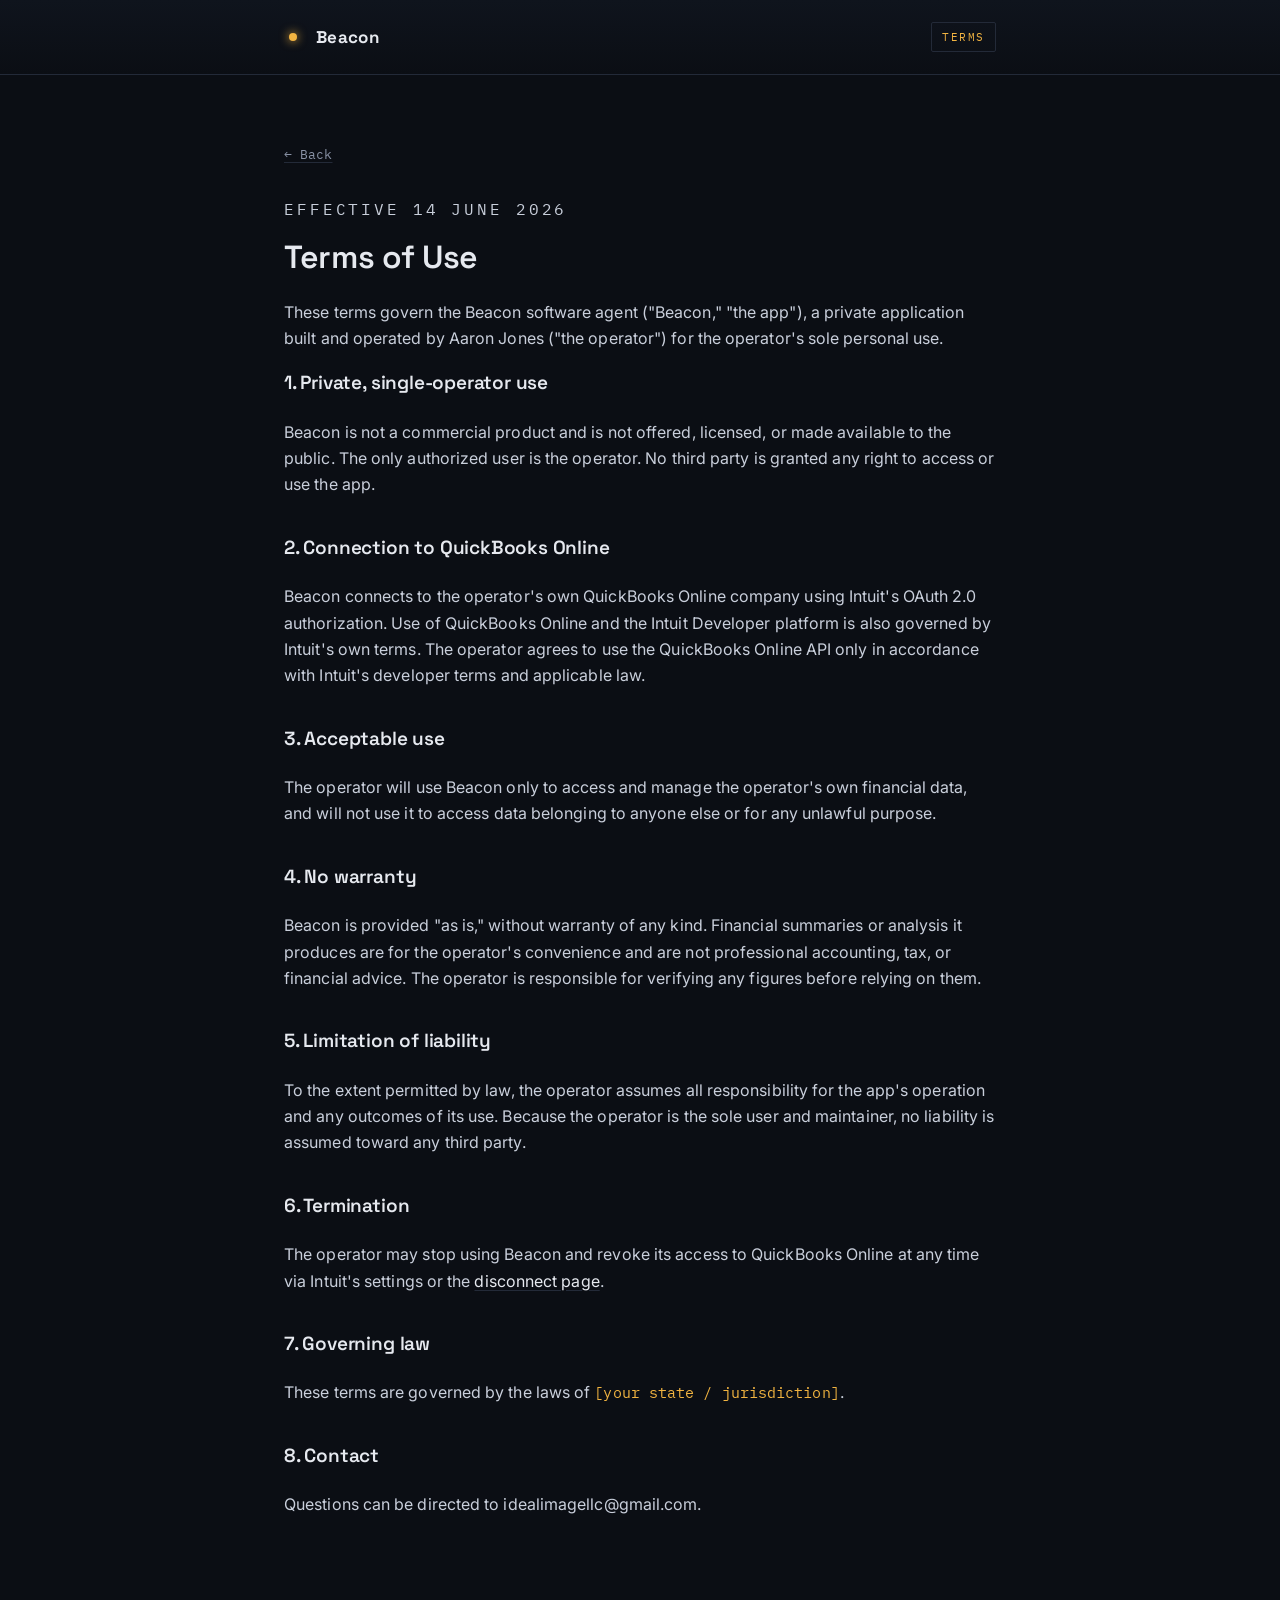
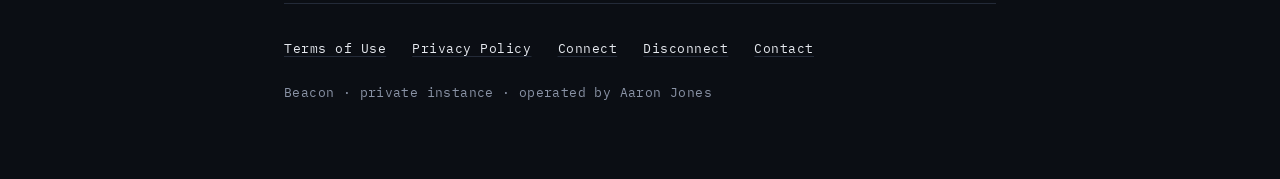
==== eula.html @ 0bfb26af "Add files via upload" ====
<!DOCTYPE html>
<html lang="en">
<head>
<meta charset="utf-8">
<meta name="viewport" content="width=device-width, initial-scale=1">
<title>Beacon — Terms of Use</title>
<link rel="stylesheet" href="style.css">
</head>
<body>

<header class="top">
  <div class="top-inner">
    <span class="beacon" aria-hidden="true"><span class="ring"></span><span class="core"></span></span>
    <span class="wordmark">Beacon</span>
    <span class="tag">Terms</span>
  </div>
</header>

<div class="wrap">
<main class="doc">
  <a class="back" href="index.html">&larr; Back</a>
  <p class="eyebrow">Effective 14 June 2026</p>
  <h1 style="font-size:32px;margin-bottom:24px;">Terms of Use</h1>

  <p>These terms govern the Beacon software agent ("Beacon," "the app"), a private application built and operated by Aaron Jones ("the operator") for the operator's sole personal use.</p>

  <h2>1. Private, single-operator use</h2>
  <p>Beacon is not a commercial product and is not offered, licensed, or made available to the public. The only authorized user is the operator. No third party is granted any right to access or use the app.</p>

  <h2>2. Connection to QuickBooks Online</h2>
  <p>Beacon connects to the operator's own QuickBooks Online company using Intuit's OAuth 2.0 authorization. Use of QuickBooks Online and the Intuit Developer platform is also governed by Intuit's own terms. The operator agrees to use the QuickBooks Online API only in accordance with Intuit's developer terms and applicable law.</p>

  <h2>3. Acceptable use</h2>
  <p>The operator will use Beacon only to access and manage the operator's own financial data, and will not use it to access data belonging to anyone else or for any unlawful purpose.</p>

  <h2>4. No warranty</h2>
  <p>Beacon is provided "as is," without warranty of any kind. Financial summaries or analysis it produces are for the operator's convenience and are not professional accounting, tax, or financial advice. The operator is responsible for verifying any figures before relying on them.</p>

  <h2>5. Limitation of liability</h2>
  <p>To the extent permitted by law, the operator assumes all responsibility for the app's operation and any outcomes of its use. Because the operator is the sole user and maintainer, no liability is assumed toward any third party.</p>

  <h2>6. Termination</h2>
  <p>The operator may stop using Beacon and revoke its access to QuickBooks Online at any time via Intuit's settings or the <a href="disconnect.html">disconnect page</a>.</p>

  <h2>7. Governing law</h2>
  <p>These terms are governed by the laws of <span class="fill">[your state / jurisdiction]</span>.</p>

  <h2>8. Contact</h2>
  <p>Questions can be directed to <span style="color:#C9CFDB">idealimagellc@gmail.com</span>.</p>
</main>

<footer>
  <div class="foot-links">
    <a href="eula.html">Terms&nbsp;of&nbsp;Use</a>
    <a href="privacy.html">Privacy&nbsp;Policy</a>
    <a href="connect.html">Connect</a>
    <a href="disconnect.html">Disconnect</a>
    <a href="mailto:idealimagellc@gmail.com">Contact</a>
  </div>
  <p class="foot-meta">Beacon · private instance · operated by Aaron Jones</p>
</footer>
</div>

</body>
</html>
---- style.css ----
/* Beacon — private instance site
   Palette:  ink #0B0E14 · surface #131823 · hairline #232A38
             text #E6E9EF · muted #8A93A6 · signal #F2B441
   Type:     Space Grotesk (display) · Inter (body) · IBM Plex Mono (utility) */

@import url('https://fonts.googleapis.com/css2?family=Inter:wght@400;500;600&family=IBM+Plex+Mono:wght@400;500&family=Space+Grotesk:wght@500;600;700&display=swap');

:root{
  --ink:#0B0E14;
  --surface:#131823;
  --surface-2:#0F141D;
  --hairline:#232A38;
  --text:#E6E9EF;
  --muted:#8A93A6;
  --signal:#F2B441;
  --signal-dim:rgba(242,180,65,.14);
  --maxw:760px;
}

*{box-sizing:border-box;}
html{-webkit-text-size-adjust:100%;}
body{
  margin:0;
  background:var(--ink);
  color:var(--text);
  font-family:'Inter',system-ui,-apple-system,sans-serif;
  font-size:17px;
  line-height:1.65;
  letter-spacing:.005em;
  -webkit-font-smoothing:antialiased;
}

.wrap{max-width:var(--maxw);margin:0 auto;padding:0 24px;}

/* ---- top bar / beacon mark ---- */
header.top{
  border-bottom:1px solid var(--hairline);
  background:linear-gradient(180deg,var(--surface-2),transparent);
}
.top-inner{
  max-width:var(--maxw);margin:0 auto;padding:22px 24px;
  display:flex;align-items:center;gap:14px;
}
.beacon{
  position:relative;width:18px;height:18px;flex:none;
}
.beacon .core{
  position:absolute;inset:5px;border-radius:50%;
  background:var(--signal);
  box-shadow:0 0 10px 1px rgba(242,180,65,.7);
}
.beacon .ring{
  position:absolute;inset:0;border-radius:50%;
  border:1px solid var(--signal);
  opacity:0;
  animation:pulse 3.4s ease-out infinite;
}
@keyframes pulse{
  0%{transform:scale(.4);opacity:.8;}
  70%{opacity:0;}
  100%{transform:scale(1.9);opacity:0;}
}
.wordmark{
  font-family:'Space Grotesk',sans-serif;
  font-weight:700;font-size:17px;letter-spacing:.02em;
}
.tag{
  margin-left:auto;
  font-family:'IBM Plex Mono',monospace;
  font-size:11px;letter-spacing:.14em;text-transform:uppercase;
  color:var(--signal);
  border:1px solid var(--hairline);
  padding:5px 10px;border-radius:2px;
}

/* ---- hero ---- */
main{padding:64px 0 40px;}
.eyebrow{
  font-family:'IBM Plex Mono',monospace;
  font-size:12px;letter-spacing:.18em;text-transform:uppercase;
  color:var(--muted);margin:0 0 18px;
}
h1{
  font-family:'Space Grotesk',sans-serif;
  font-weight:600;
  font-size:clamp(30px,6vw,46px);
  line-height:1.08;letter-spacing:-.01em;
  margin:0 0 22px;
}
h1 .lit{color:var(--signal);}
.lede{font-size:19px;color:var(--muted);max-width:60ch;margin:0 0 8px;}

/* ---- sections ---- */
section{padding:38px 0;border-top:1px solid var(--hairline);}
section:first-of-type{border-top:none;}
h2{
  font-family:'IBM Plex Mono',monospace;
  font-weight:500;font-size:12px;letter-spacing:.18em;text-transform:uppercase;
  color:var(--signal);margin:0 0 20px;
}
h3{
  font-family:'Space Grotesk',sans-serif;
  font-weight:600;font-size:20px;margin:30px 0 10px;letter-spacing:-.01em;
}
p{margin:0 0 16px;}
.muted{color:var(--muted);}
a{color:var(--text);text-decoration:underline;text-decoration-color:var(--hairline);text-underline-offset:3px;}
a:hover{text-decoration-color:var(--signal);color:var(--signal);}

ul.spec{list-style:none;padding:0;margin:0;}
ul.spec li{
  display:flex;gap:16px;padding:14px 0;border-bottom:1px solid var(--hairline);
}
ul.spec li:last-child{border-bottom:none;}
ul.spec .k{
  font-family:'IBM Plex Mono',monospace;font-size:13px;color:var(--signal);
  flex:none;width:130px;letter-spacing:.02em;
}
ul.spec .v{color:var(--text);}

.note{
  background:var(--surface);
  border:1px solid var(--hairline);
  border-left:2px solid var(--signal);
  padding:16px 18px;border-radius:3px;
  font-size:15px;color:var(--muted);
}
.note strong{color:var(--text);font-weight:600;}

/* legal documents */
.doc h2{margin-top:34px;color:var(--text);
  font-family:'Space Grotesk',sans-serif;font-size:19px;
  letter-spacing:-.01em;text-transform:none;font-weight:600;}
.doc h2:first-of-type{margin-top:0;}
.doc p,.doc li{font-size:16px;color:#C9CFDB;}
.doc ul{padding-left:20px;}
.doc li{margin-bottom:8px;}
.fill{color:var(--signal);font-family:'IBM Plex Mono',monospace;font-size:.92em;}

/* ---- footer ---- */
footer{
  border-top:1px solid var(--hairline);
  margin-top:30px;padding:34px 0 60px;
}
.foot-links{
  display:flex;flex-wrap:wrap;gap:10px 26px;
  font-family:'IBM Plex Mono',monospace;font-size:13px;letter-spacing:.04em;
  margin-bottom:22px;
}
.foot-meta{font-size:13px;color:var(--muted);font-family:'IBM Plex Mono',monospace;letter-spacing:.03em;}
.back{
  font-family:'IBM Plex Mono',monospace;font-size:13px;
  display:inline-block;margin-bottom:30px;color:var(--muted);
}

@media (max-width:560px){
  body{font-size:16px;}
  ul.spec li{flex-direction:column;gap:4px;}
  ul.spec .k{width:auto;}
}

@media (prefers-reduced-motion:reduce){
  .beacon .ring{animation:none;}
}

:focus-visible{outline:2px solid var(--signal);outline-offset:3px;border-radius:2px;}
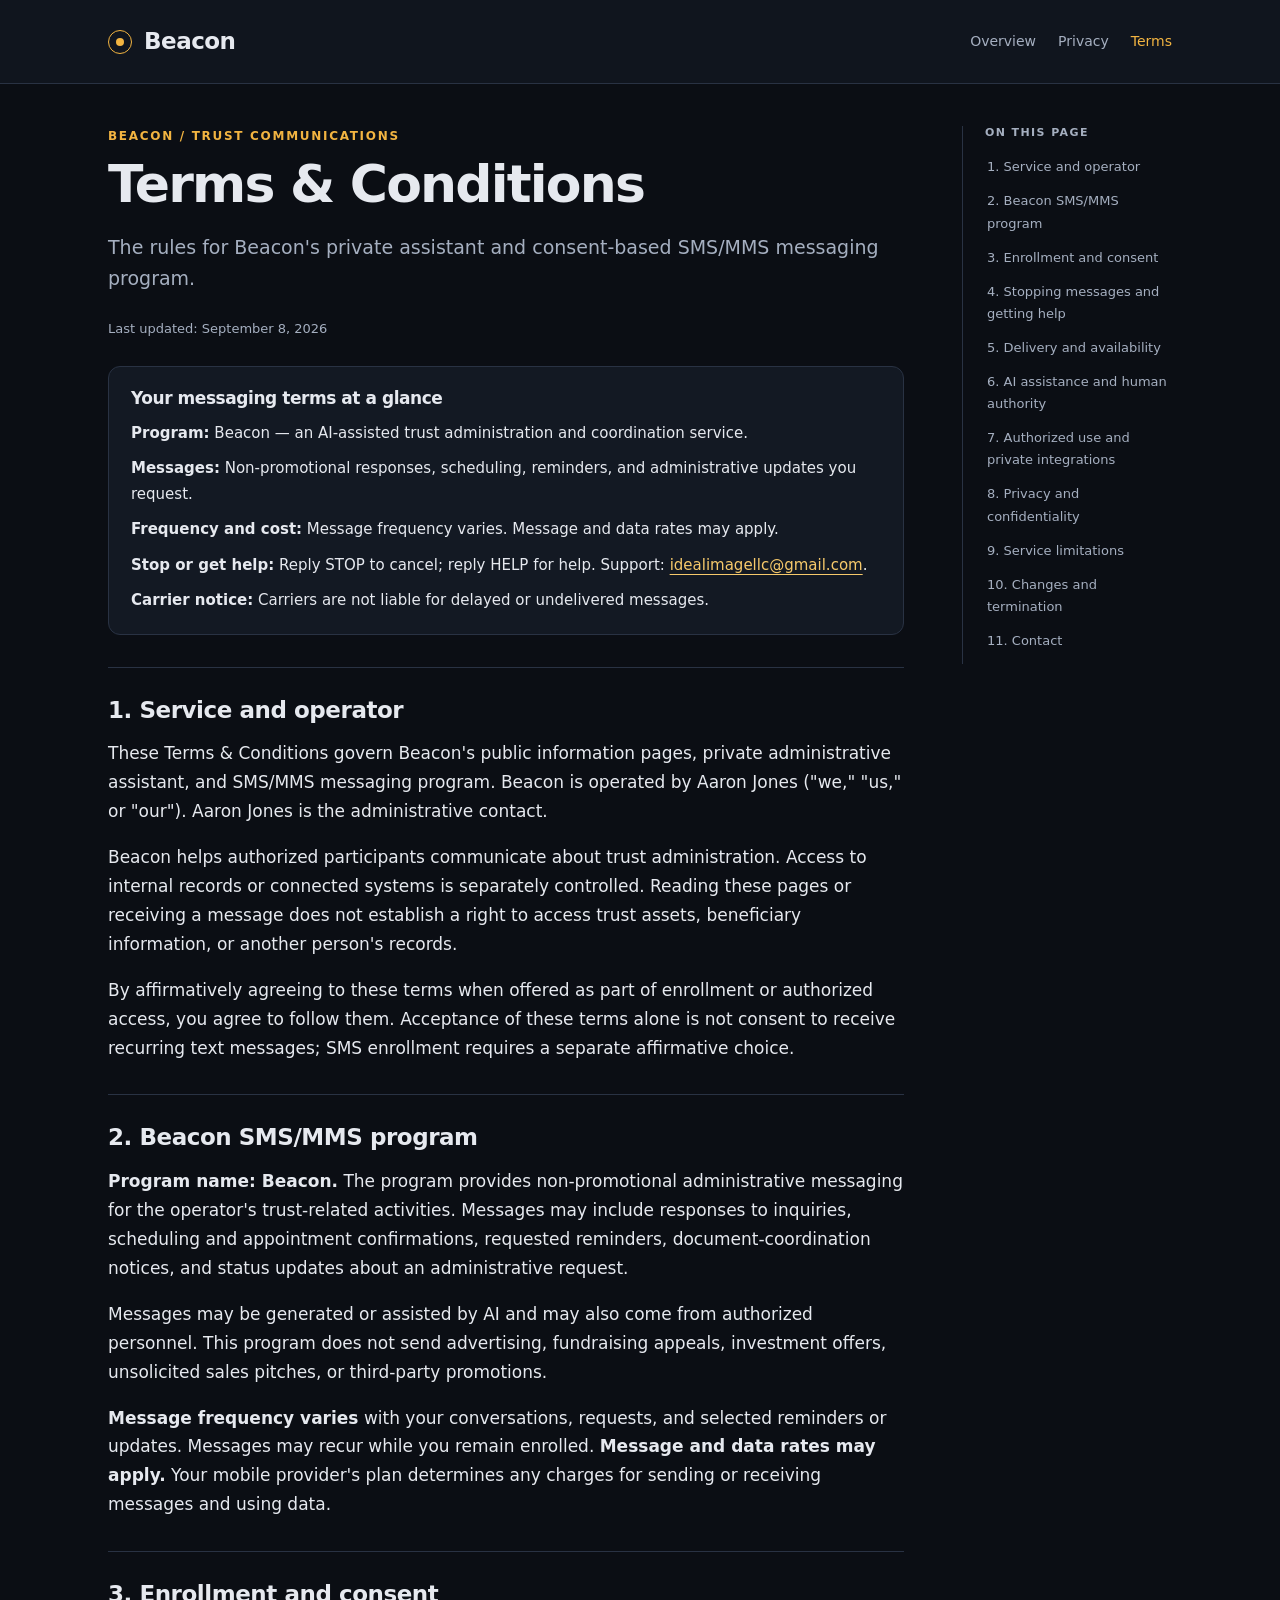
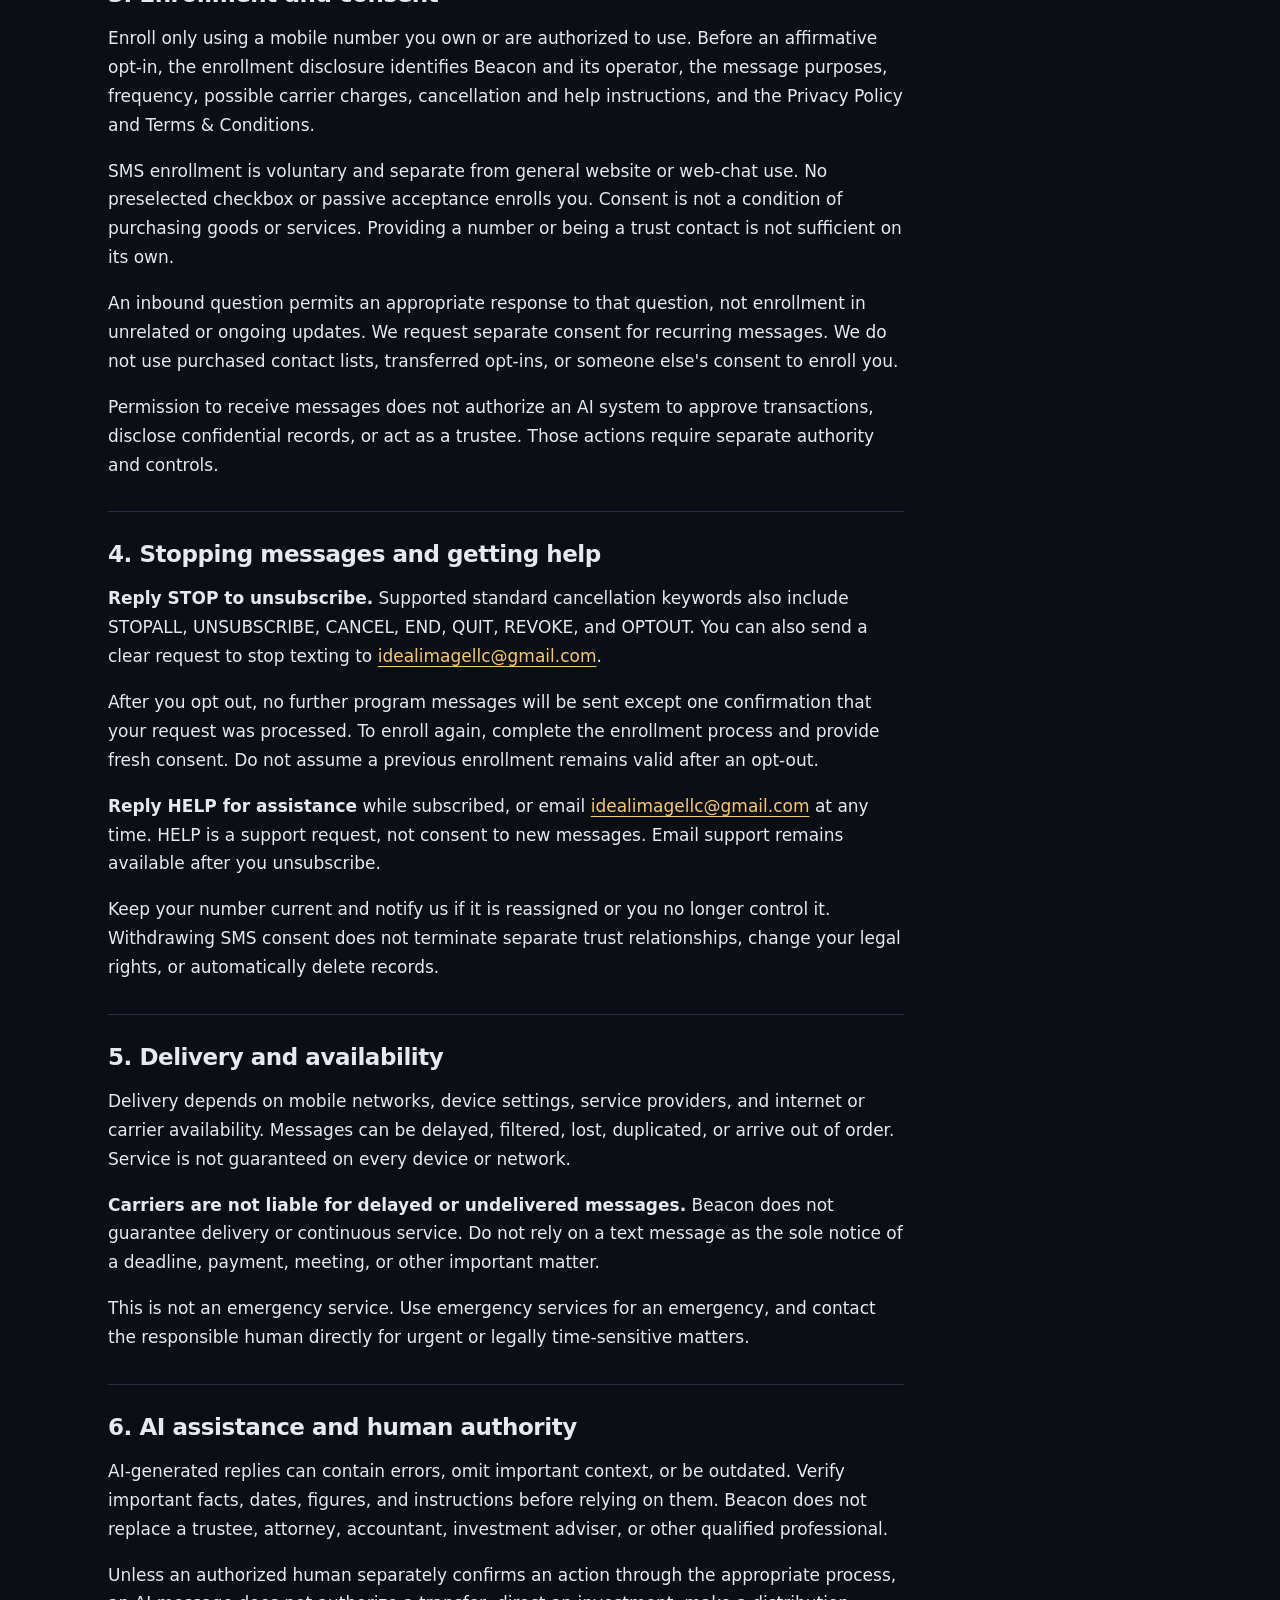
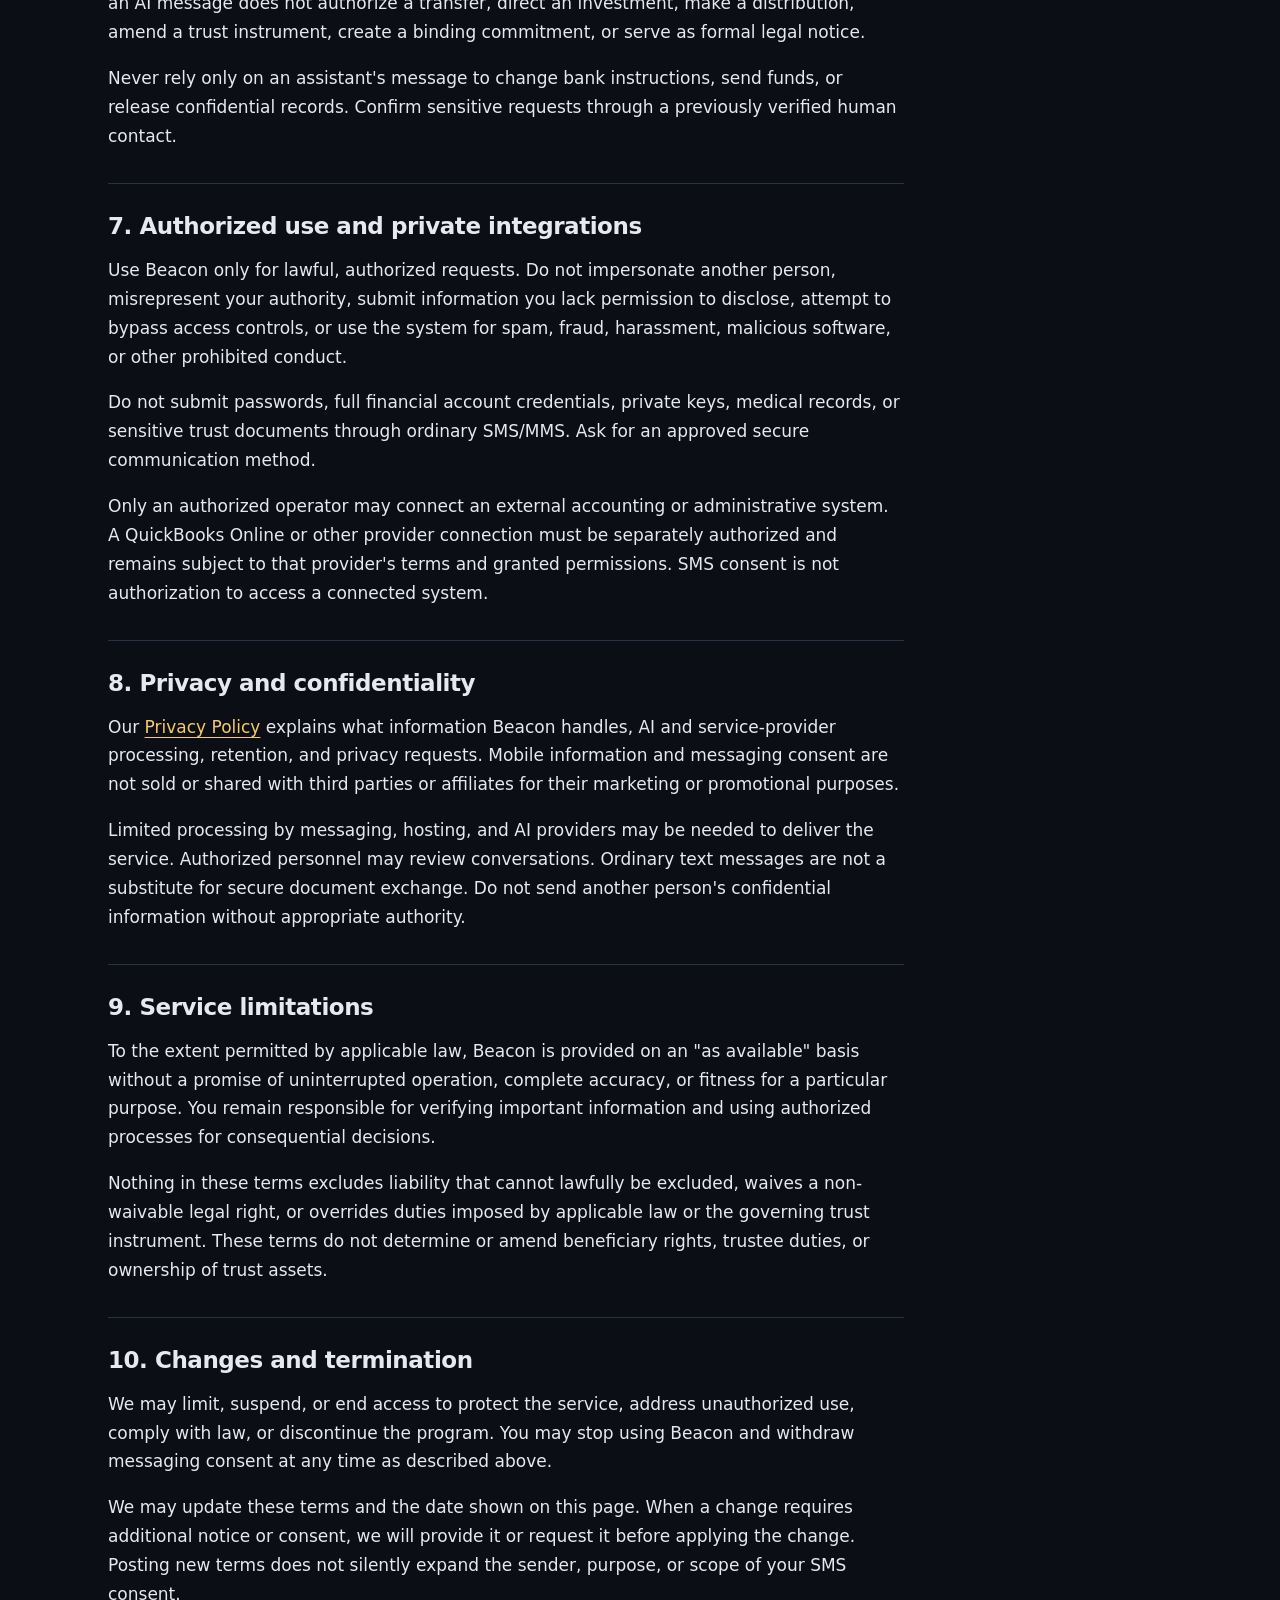
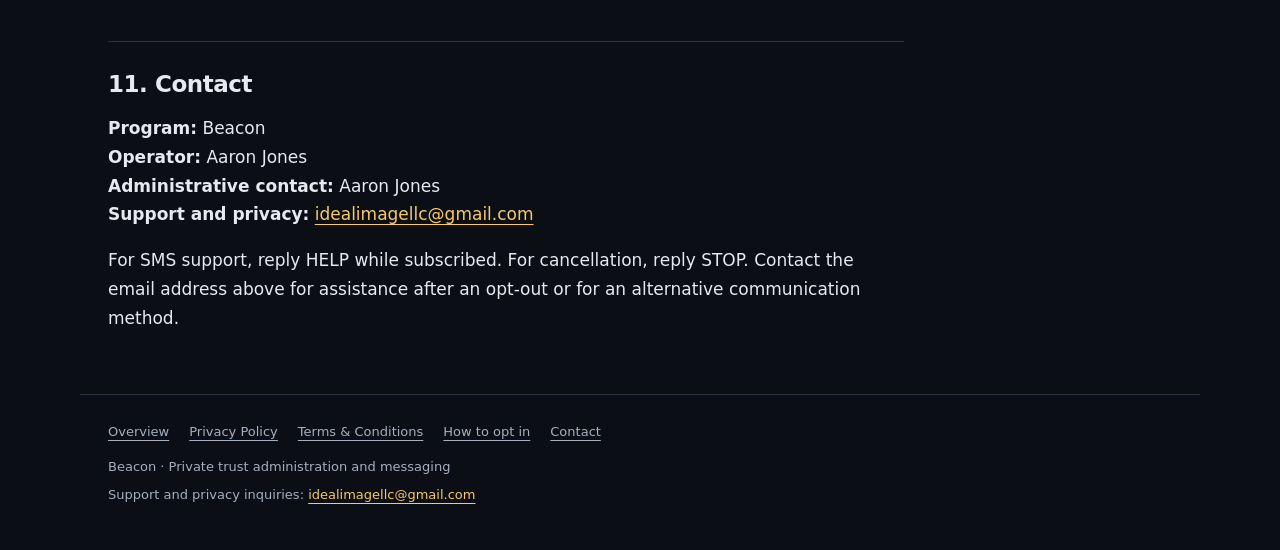
==== commit f96e749e: "Publish Beacon policy pages and add SMS/voice opt-in page Set operator to Aaron Jones, remove draft " ====
--- a/eula.html
+++ b/eula.html
@@ -3,63 +3,134 @@
 <head>
 <meta charset="utf-8">
 <meta name="viewport" content="width=device-width, initial-scale=1">
-<title>Beacon — Terms of Use</title>
-<link rel="stylesheet" href="style.css">
+<meta name="description" content="The rules for Beacon&#x27;s private assistant and consent-based SMS/MMS messaging program.">
+<meta name="referrer" content="strict-origin-when-cross-origin">
+<meta name="color-scheme" content="dark light">
+<title>Beacon — Terms &amp; Conditions</title>
+<style>
+:root{color-scheme:dark;--bg:#0b0e14;--panel:#131923;--panel2:#10151e;--ink:#e6e9ef;--muted:#a5afc0;--line:#293243;--signal:#f2b441;--link:#f6c96b;--max:1120px}
+*{box-sizing:border-box}html{scroll-behavior:smooth;scroll-padding-top:24px;-webkit-text-size-adjust:100%}
+body{margin:0;background:var(--bg);color:var(--ink);font-family:system-ui,-apple-system,BlinkMacSystemFont,"Segoe UI",sans-serif;font-size:17px;line-height:1.7}
+a{color:var(--link);text-underline-offset:4px;overflow-wrap:anywhere}a:hover{text-decoration-thickness:2px}a:focus-visible{outline:3px solid var(--signal);outline-offset:5px;border-radius:3px}
+.skip{position:absolute;top:-100px;left:20px;padding:12px 18px;background:var(--signal);color:var(--bg);z-index:10}.skip:focus{top:12px}
+header{border-bottom:1px solid var(--line);background:var(--panel2)}.header-inner{max-width:var(--max);margin:auto;padding:22px 28px;display:flex;align-items:center;gap:16px;justify-content:space-between;flex-wrap:wrap}
+.brand{display:flex;gap:12px;align-items:center;color:var(--ink);text-decoration:none;font-size:23px;font-weight:700;letter-spacing:-.5px}.beacon{display:inline-block;position:relative;width:24px;height:24px;border:1px solid var(--signal);border-radius:50%;flex:none}.beacon:after{content:"";position:absolute;inset:7px;background:var(--signal);border-radius:50%}
+.top-nav{display:flex;gap:22px;flex-wrap:wrap;font-size:14px}.top-nav a{text-decoration:none;color:var(--muted)}.top-nav a[aria-current="page"]{color:var(--signal)}
+.shell{max-width:var(--max);margin:auto;padding:42px 28px 26px}.draft-note{padding:13px 17px;border:1px solid #856527;background:#251e11;border-radius:8px;margin:0 0 30px;font-size:14px;color:#f4d592}
+.layout{display:grid;grid-template-columns:minmax(0,1fr) 210px;gap:58px;align-items:start}.article{min-width:0}.eyebrow{color:var(--signal);font-size:12px;font-weight:650;letter-spacing:1.7px;text-transform:uppercase;margin:0 0 9px}
+h1{font-size:clamp(35px,5vw,52px);line-height:1.12;letter-spacing:-1.8px;margin:0 0 18px;font-weight:700}h2{font-size:23px;line-height:1.3;letter-spacing:-.45px;margin:0 0 14px}h3{font-size:17px;line-height:1.45;margin:24px 0 9px}
+p{margin:0 0 17px}.lede{font-size:19px;color:var(--muted);line-height:1.65;margin-bottom:24px}.meta{font-size:13px;color:var(--muted);margin-bottom:25px}.section{border-top:1px solid var(--line);padding-top:28px;margin-top:32px}.section>p:last-child{margin-bottom:0}
+.summary{padding:20px 22px;border:1px solid var(--line);border-radius:12px;background:var(--panel);margin:24px 0 28px}.summary h2{font-size:17px;margin-bottom:12px}.summary p{margin-bottom:10px;font-size:15px}.summary p:last-child{margin-bottom:0}.summary strong{color:var(--ink)}
+.notice{padding:20px 22px;border-left:3px solid var(--signal);border-radius:0 8px 8px 0;background:var(--panel2);margin:22px 0}.notice p:last-child{margin-bottom:0}
+.required-detail{background:#3a2a0f;color:#ffe0a1;border:1px dashed var(--signal);padding:1px 6px;box-decoration-break:clone;-webkit-box-decoration-break:clone;overflow-wrap:anywhere}
+.toc{position:sticky;top:28px;border-left:1px solid var(--line);padding-left:22px;font-size:13px}.toc h2{font-size:11px;text-transform:uppercase;letter-spacing:1.4px;color:var(--muted);margin-bottom:16px}.toc ol{list-style:none;padding:0;margin:0}.toc li{margin:0 0 12px}.toc a{text-decoration:none;color:var(--muted)}.toc a:hover{color:var(--signal)}
+dl{margin:18px 0}dt{font-weight:650;color:var(--ink);margin-top:18px}dd{margin:4px 0 0;color:var(--muted)}ul{padding-left:23px;margin:14px 0 18px}li{padding-left:2px;margin-bottom:9px}.small{font-size:14px;color:var(--muted)}.pill{display:inline-block;border:1px solid var(--line);border-radius:999px;font-size:12px;padding:3px 11px;color:var(--muted);margin-right:6px;margin-bottom:8px}.actions{display:flex;flex-wrap:wrap;gap:12px;margin-top:25px}.button{padding:10px 16px;border:1px solid var(--line);background:var(--panel);border-radius:7px;text-decoration:none;font-size:15px}.button.primary{background:var(--signal);border-color:var(--signal);color:#151009;font-weight:650}
+footer{border-top:1px solid var(--line);max-width:var(--max);margin:35px auto 0;padding:26px 28px 38px;font-size:13px;color:var(--muted)}.foot-links{display:flex;flex-wrap:wrap;gap:20px;margin-bottom:13px}footer p{margin-bottom:6px}.foot-links a{color:var(--muted)}
+@media(max-width:860px){.layout{grid-template-columns:minmax(0,1fr);gap:28px}.toc{display:none;position:static;grid-row:1;border:1px solid var(--line);padding:15px 17px;border-radius:8px}.toc h2{margin-bottom:10px}.toc ol{display:flex;gap:7px 17px;flex-wrap:wrap}.toc li{margin:0}.shell{padding-top:26px}.draft-note{margin-bottom:20px}}
+@media(max-width:480px){body{font-size:16px}.header-inner,.shell{padding-left:20px;padding-right:20px}.header-inner{gap:15px}.top-nav{gap:18px}.lede{font-size:18px}.summary,.notice{padding:17px}.toc{font-size:12px}h2{font-size:21px}.section{padding-top:23px;margin-top:27px}footer{padding-left:20px;padding-right:20px}h1{letter-spacing:-1.1px}}
+@media(prefers-reduced-motion:reduce){html{scroll-behavior:auto}}
+@media print{:root{color-scheme:light;--bg:#fff;--ink:#111;--muted:#444;--line:#bbb;--panel:#f5f5f5;--panel2:#f8f8f8;--signal:#6e4800;--link:#111}body{font-size:11pt}.top-nav,.toc,.skip{display:none}.layout{display:block}.header-inner,.shell,footer{max-width:none;padding-left:0;padding-right:0}.shell{padding-top:20px}h1{font-size:30pt}h2{break-after:avoid}p{orphans:3;widows:3}.summary,.notice{break-inside:avoid}footer{margin-top:20px}.required-detail{color:#111;background:#eee}.draft-note{color:#111;background:#eee}}
+</style>
 </head>
 <body>
+<a class="skip" href="#main">Skip to content</a>
+<header><div class="header-inner"><a class="brand" href="index.html"><span class="beacon" aria-hidden="true"></span>Beacon</a><nav class="top-nav" aria-label="Main navigation"><a href="index.html">Overview</a><a href="privacy.html">Privacy</a><a href="terms.html" aria-current="page">Terms</a></nav></div></header>
+<div class="shell">
+<div class="layout">
+<main class="article" id="main">
+<p class="eyebrow">Beacon / Trust communications</p>
+<h1>Terms &amp; Conditions</h1>
+<p class="lede">The rules for Beacon&#x27;s private assistant and consent-based SMS/MMS messaging program.</p>
+<p class="meta">Last updated: <time datetime="2026-09-08">September 8, 2026</time></p>
+<div class="summary"><h2>Your messaging terms at a glance</h2>
+<p><strong>Program:</strong> Beacon — an AI-assisted trust administration and coordination service.</p>
+<p><strong>Messages:</strong> Non-promotional responses, scheduling, reminders, and administrative updates you request.</p>
+<p><strong>Frequency and cost:</strong> Message frequency varies. Message and data rates may apply.</p>
+<p><strong>Stop or get help:</strong> Reply STOP to cancel; reply HELP for help. Support: <a href="mailto:idealimagellc@gmail.com">idealimagellc@gmail.com</a>.</p>
+<p><strong>Carrier notice:</strong> Carriers are not liable for delayed or undelivered messages.</p></div>
+<section class="section" id="operator"><h2>1. Service and operator</h2>
 
-<header class="top">
-  <div class="top-inner">
-    <span class="beacon" aria-hidden="true"><span class="ring"></span><span class="core"></span></span>
-    <span class="wordmark">Beacon</span>
-    <span class="tag">Terms</span>
-  </div>
-</header>
+<p>These Terms &amp; Conditions govern Beacon's public information pages, private administrative assistant, and SMS/MMS messaging program. Beacon is operated by Aaron Jones ("we," "us," or "our"). Aaron Jones is the administrative contact.</p>
+<p>Beacon helps authorized participants communicate about trust administration. Access to internal records or connected systems is separately controlled. Reading these pages or receiving a message does not establish a right to access trust assets, beneficiary information, or another person's records.</p>
+<p>By affirmatively agreeing to these terms when offered as part of enrollment or authorized access, you agree to follow them. Acceptance of these terms alone is not consent to receive recurring text messages; SMS enrollment requires a separate affirmative choice.</p>
 
-<div class="wrap">
-<main class="doc">
-  <a class="back" href="index.html">&larr; Back</a>
-  <p class="eyebrow">Effective 14 June 2026</p>
-  <h1 style="font-size:32px;margin-bottom:24px;">Terms of Use</h1>
+</section>
+<section class="section" id="sms-program"><h2>2. Beacon SMS/MMS program</h2>
 
-  <p>These terms govern the Beacon software agent ("Beacon," "the app"), a private application built and operated by Aaron Jones ("the operator") for the operator's sole personal use.</p>
+<p><strong>Program name: Beacon.</strong> The program provides non-promotional administrative messaging for the operator's trust-related activities. Messages may include responses to inquiries, scheduling and appointment confirmations, requested reminders, document-coordination notices, and status updates about an administrative request.</p>
+<p>Messages may be generated or assisted by AI and may also come from authorized personnel. This program does not send advertising, fundraising appeals, investment offers, unsolicited sales pitches, or third-party promotions.</p>
+<p><strong>Message frequency varies</strong> with your conversations, requests, and selected reminders or updates. Messages may recur while you remain enrolled. <strong>Message and data rates may apply.</strong> Your mobile provider's plan determines any charges for sending or receiving messages and using data.</p>
 
-  <h2>1. Private, single-operator use</h2>
-  <p>Beacon is not a commercial product and is not offered, licensed, or made available to the public. The only authorized user is the operator. No third party is granted any right to access or use the app.</p>
+</section>
+<section class="section" id="enrollment"><h2>3. Enrollment and consent</h2>
 
-  <h2>2. Connection to QuickBooks Online</h2>
-  <p>Beacon connects to the operator's own QuickBooks Online company using Intuit's OAuth 2.0 authorization. Use of QuickBooks Online and the Intuit Developer platform is also governed by Intuit's own terms. The operator agrees to use the QuickBooks Online API only in accordance with Intuit's developer terms and applicable law.</p>
+<p>Enroll only using a mobile number you own or are authorized to use. Before an affirmative opt-in, the enrollment disclosure identifies Beacon and its operator, the message purposes, frequency, possible carrier charges, cancellation and help instructions, and the Privacy Policy and Terms &amp; Conditions.</p>
+<p>SMS enrollment is voluntary and separate from general website or web-chat use. No preselected checkbox or passive acceptance enrolls you. Consent is not a condition of purchasing goods or services. Providing a number or being a trust contact is not sufficient on its own.</p>
+<p>An inbound question permits an appropriate response to that question, not enrollment in unrelated or ongoing updates. We request separate consent for recurring messages. We do not use purchased contact lists, transferred opt-ins, or someone else's consent to enroll you.</p>
+<p>Permission to receive messages does not authorize an AI system to approve transactions, disclose confidential records, or act as a trustee. Those actions require separate authority and controls.</p>
 
-  <h2>3. Acceptable use</h2>
-  <p>The operator will use Beacon only to access and manage the operator's own financial data, and will not use it to access data belonging to anyone else or for any unlawful purpose.</p>
+</section>
+<section class="section" id="stop-help"><h2>4. Stopping messages and getting help</h2>
 
-  <h2>4. No warranty</h2>
-  <p>Beacon is provided "as is," without warranty of any kind. Financial summaries or analysis it produces are for the operator's convenience and are not professional accounting, tax, or financial advice. The operator is responsible for verifying any figures before relying on them.</p>
+<p><strong>Reply STOP to unsubscribe.</strong> Supported standard cancellation keywords also include STOPALL, UNSUBSCRIBE, CANCEL, END, QUIT, REVOKE, and OPTOUT. You can also send a clear request to stop texting to <a href="mailto:idealimagellc@gmail.com">idealimagellc@gmail.com</a>.</p>
+<p>After you opt out, no further program messages will be sent except one confirmation that your request was processed. To enroll again, complete the enrollment process and provide fresh consent. Do not assume a previous enrollment remains valid after an opt-out.</p>
+<p><strong>Reply HELP for assistance</strong> while subscribed, or email <a href="mailto:idealimagellc@gmail.com">idealimagellc@gmail.com</a> at any time. HELP is a support request, not consent to new messages. Email support remains available after you unsubscribe.</p>
+<p>Keep your number current and notify us if it is reassigned or you no longer control it. Withdrawing SMS consent does not terminate separate trust relationships, change your legal rights, or automatically delete records.</p>
 
-  <h2>5. Limitation of liability</h2>
-  <p>To the extent permitted by law, the operator assumes all responsibility for the app's operation and any outcomes of its use. Because the operator is the sole user and maintainer, no liability is assumed toward any third party.</p>
+</section>
+<section class="section" id="delivery"><h2>5. Delivery and availability</h2>
 
-  <h2>6. Termination</h2>
-  <p>The operator may stop using Beacon and revoke its access to QuickBooks Online at any time via Intuit's settings or the <a href="disconnect.html">disconnect page</a>.</p>
+<p>Delivery depends on mobile networks, device settings, service providers, and internet or carrier availability. Messages can be delayed, filtered, lost, duplicated, or arrive out of order. Service is not guaranteed on every device or network.</p>
+<p><strong>Carriers are not liable for delayed or undelivered messages.</strong> Beacon does not guarantee delivery or continuous service. Do not rely on a text message as the sole notice of a deadline, payment, meeting, or other important matter.</p>
+<p>This is not an emergency service. Use emergency services for an emergency, and contact the responsible human directly for urgent or legally time-sensitive matters.</p>
 
-  <h2>7. Governing law</h2>
-  <p>These terms are governed by the laws of <span class="fill">[your state / jurisdiction]</span>.</p>
+</section>
+<section class="section" id="ai"><h2>6. AI assistance and human authority</h2>
 
-  <h2>8. Contact</h2>
-  <p>Questions can be directed to <span style="color:#C9CFDB">idealimagellc@gmail.com</span>.</p>
+<p>AI-generated replies can contain errors, omit important context, or be outdated. Verify important facts, dates, figures, and instructions before relying on them. Beacon does not replace a trustee, attorney, accountant, investment adviser, or other qualified professional.</p>
+<p>Unless an authorized human separately confirms an action through the appropriate process, an AI message does not authorize a transfer, direct an investment, make a distribution, amend a trust instrument, create a binding commitment, or serve as formal legal notice.</p>
+<p>Never rely only on an assistant's message to change bank instructions, send funds, or release confidential records. Confirm sensitive requests through a previously verified human contact.</p>
+
+</section>
+<section class="section" id="use"><h2>7. Authorized use and private integrations</h2>
+
+<p>Use Beacon only for lawful, authorized requests. Do not impersonate another person, misrepresent your authority, submit information you lack permission to disclose, attempt to bypass access controls, or use the system for spam, fraud, harassment, malicious software, or other prohibited conduct.</p>
+<p>Do not submit passwords, full financial account credentials, private keys, medical records, or sensitive trust documents through ordinary SMS/MMS. Ask for an approved secure communication method.</p>
+<p>Only an authorized operator may connect an external accounting or administrative system. A QuickBooks Online or other provider connection must be separately authorized and remains subject to that provider's terms and granted permissions. SMS consent is not authorization to access a connected system.</p>
+
+</section>
+<section class="section" id="privacy"><h2>8. Privacy and confidentiality</h2>
+
+<p>Our <a href="privacy.html">Privacy Policy</a> explains what information Beacon handles, AI and service-provider processing, retention, and privacy requests. Mobile information and messaging consent are not sold or shared with third parties or affiliates for their marketing or promotional purposes.</p>
+<p>Limited processing by messaging, hosting, and AI providers may be needed to deliver the service. Authorized personnel may review conversations. Ordinary text messages are not a substitute for secure document exchange. Do not send another person's confidential information without appropriate authority.</p>
+
+</section>
+<section class="section" id="limits"><h2>9. Service limitations</h2>
+
+<p>To the extent permitted by applicable law, Beacon is provided on an "as available" basis without a promise of uninterrupted operation, complete accuracy, or fitness for a particular purpose. You remain responsible for verifying important information and using authorized processes for consequential decisions.</p>
+<p>Nothing in these terms excludes liability that cannot lawfully be excluded, waives a non-waivable legal right, or overrides duties imposed by applicable law or the governing trust instrument. These terms do not determine or amend beneficiary rights, trustee duties, or ownership of trust assets.</p>
+
+</section>
+<section class="section" id="changes"><h2>10. Changes and termination</h2>
+
+<p>We may limit, suspend, or end access to protect the service, address unauthorized use, comply with law, or discontinue the program. You may stop using Beacon and withdraw messaging consent at any time as described above.</p>
+<p>We may update these terms and the date shown on this page. When a change requires additional notice or consent, we will provide it or request it before applying the change. Posting new terms does not silently expand the sender, purpose, or scope of your SMS consent.</p>
+
+</section>
+<section class="section" id="contact"><h2>11. Contact</h2>
+
+<p><strong>Program:</strong> Beacon<br><strong>Operator:</strong> Aaron Jones<br><strong>Administrative contact:</strong> Aaron Jones<br><strong>Support and privacy:</strong> <a href="mailto:idealimagellc@gmail.com">idealimagellc@gmail.com</a></p>
+<p>For SMS support, reply HELP while subscribed. For cancellation, reply STOP. Contact the email address above for assistance after an opt-out or for an alternative communication method.</p>
+
+</section>
 </main>
-
+<aside class="toc" aria-label="On this page"><h2>On this page</h2><ol><li><a href="#operator">1. Service and operator</a></li><li><a href="#sms-program">2. Beacon SMS/MMS program</a></li><li><a href="#enrollment">3. Enrollment and consent</a></li><li><a href="#stop-help">4. Stopping messages and getting help</a></li><li><a href="#delivery">5. Delivery and availability</a></li><li><a href="#ai">6. AI assistance and human authority</a></li><li><a href="#use">7. Authorized use and private integrations</a></li><li><a href="#privacy">8. Privacy and confidentiality</a></li><li><a href="#limits">9. Service limitations</a></li><li><a href="#changes">10. Changes and termination</a></li><li><a href="#contact">11. Contact</a></li></ol></aside>
+</div>
+</div>
 <footer>
-  <div class="foot-links">
-    <a href="eula.html">Terms&nbsp;of&nbsp;Use</a>
-    <a href="privacy.html">Privacy&nbsp;Policy</a>
-    <a href="connect.html">Connect</a>
-    <a href="disconnect.html">Disconnect</a>
-    <a href="mailto:idealimagellc@gmail.com">Contact</a>
-  </div>
-  <p class="foot-meta">Beacon · private instance · operated by Aaron Jones</p>
+<div class="foot-links"><a href="index.html">Overview</a><a href="privacy.html">Privacy Policy</a><a href="terms.html">Terms &amp; Conditions</a><a href="optin.html">How to opt in</a><a href="mailto:idealimagellc@gmail.com">Contact</a></div>
+<p>Beacon · Private trust administration and messaging</p>
+<p>Support and privacy inquiries: <a href="mailto:idealimagellc@gmail.com">idealimagellc@gmail.com</a></p>
 </footer>
-</div>
-
 </body>
 </html>
